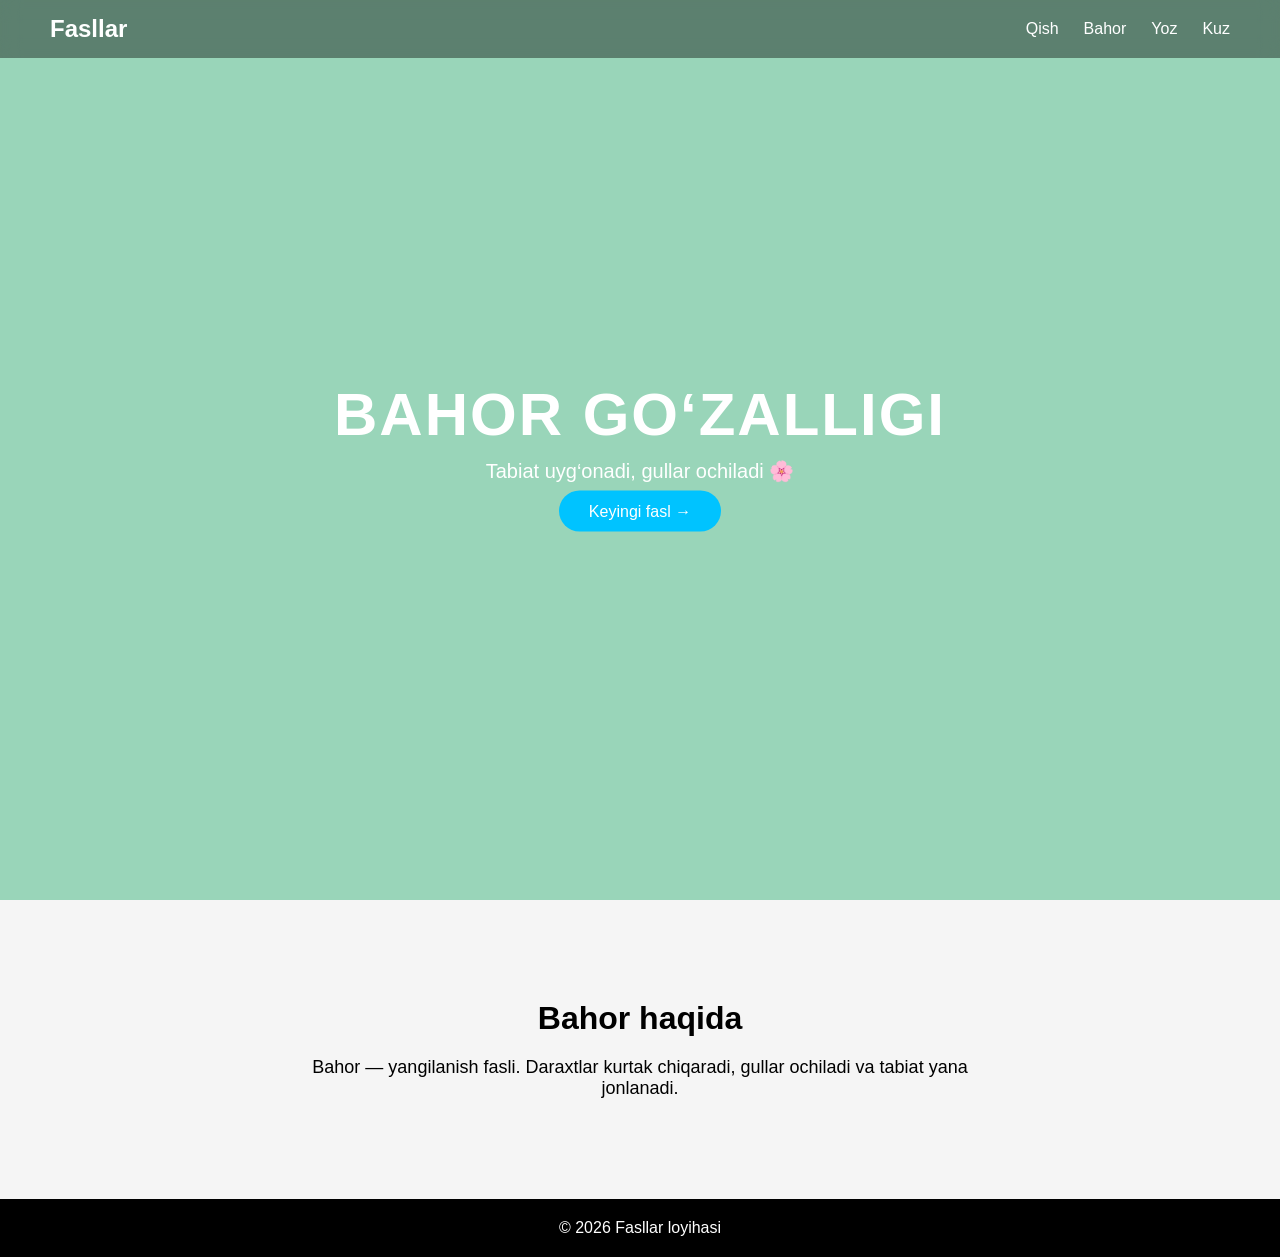
==== Bahor.html @ 8782da9e "Add season pages" ====
<!DOCTYPE html>
<html lang="uz">
<head>
    <meta charset="UTF-8">
    <title>Bahor</title>
    <link rel="stylesheet" href="Bahor.css">
</head>
<body>
    <!-- NAV -->
    <nav>
        <div class="logo">Fasllar</div>
        <ul>
            <li><a href="Qish.html">Qish</a></li>
            <li><a href="Bahor.html">Bahor</a></li>
            <li><a href="Yoz.html">Yoz</a></li>
            <li><a href="Kuz.html">Kuz</a></li>
        </ul>
    </nav>

    <!-- HERO -->
    <main class="hero">

        <video autoplay muted loop class="bg-video">
            <source src="/video/spring.mp4" type="video/mp4">
        </video>

        <div class="overlay spring-overlay"></div>

        <div class="content">
            <h1>BAHOR GO‘ZALLIGI</h1>
            <p>Tabiat uyg‘onadi, gullar ochiladi 🌸</p>
            <a href="Yoz.html" class="btn">Keyingi fasl →</a>
        </div>

    </main>

    <!-- SECTION -->
    <section class="info">
        <h2>Bahor haqida</h2>
        <p>
            Bahor — yangilanish fasli. Daraxtlar kurtak chiqaradi,
            gullar ochiladi va tabiat yana jonlanadi.
        </p>
    </section>

    <!-- FOOTER -->
    <footer>
        <p>© 2026 Fasllar loyihasi</p>
    </footer>

</body>
</html>
---- Bahor.css ----
/* RESET */
* {
    margin: 0;
    padding: 0;
    box-sizing: border-box;
    font-family: Arial, sans-serif;
}

/* BODY */
body {
    overflow-x: hidden;
}

/* NAVBAR */
nav {
    position: fixed;
    width: 100%;
    display: flex;
    justify-content: space-between;
    align-items: center;
    padding: 15px 50px;
    background: rgba(0,0,0,0.4);
    backdrop-filter: blur(10px);
    color: white;
    z-index: 1000;
}

.logo {
    font-size: 24px;
    font-weight: bold;
}

nav ul {
    display: flex;
    list-style: none;
}

nav ul li {
    margin-left: 25px;
}

nav ul li a {
    text-decoration: none;
    color: white;
    font-size: 16px;
    transition: 0.3s;
    position: relative;
}

/* underline animation */
nav ul li a::after {
    content: "";
    position: absolute;
    width: 0%;
    height: 2px;
    left: 0;
    bottom: -5px;
    background: #00c3ff;
    transition: 0.3s;
}

nav ul li a:hover::after {
    width: 100%;
}

nav ul li a:hover {
    color: #00c3ff;
}

/* HERO */
.hero {
    height: 100vh;
    position: relative;
}

/* VIDEO */
.bg-video {
    position: absolute;
    width: 100%;
    height: 100%;
    object-fit: cover;
}

/* OVERLAY GENERAL */
.overlay {
    position: absolute;
    width: 100%;
    height: 100%;
}

/* FASL RANGLARI */
.winter-overlay {
    background: rgba(0, 100, 200, 0.4);
}

.spring-overlay {
    background: rgba(0, 150, 80, 0.4);
}

.summer-overlay {
    background: rgba(255, 150, 0, 0.4);
}

.autumn-overlay {
    background: rgba(200, 100, 0, 0.4);
}

/* CONTENT */
.content {
    position: relative;
    color: white;
    text-align: center;
    top: 50%;
    transform: translateY(-50%);
    animation: fadeIn 2s ease;
}

.content h1 {
    font-size: 60px;
    margin-bottom: 10px;
    letter-spacing: 2px;
}

.content p {
    font-size: 20px;
    margin-bottom: 20px;
}

/* BUTTON */
.btn {
    padding: 12px 30px;
    background: #00c3ff;
    color: white;
    text-decoration: none;
    border-radius: 25px;
    transition: 0.3s;
}

.btn:hover {
    background: #0099cc;
    transform: scale(1.1);
}

/* SECTION */
.info {
    padding: 100px 50px;
    text-align: center;
    background: #f5f5f5;
}

.info h2 {
    font-size: 32px;
    margin-bottom: 20px;
}

.info p {
    font-size: 18px;
    max-width: 700px;
    margin: auto;
}

/* FOOTER */
footer {
    background: black;
    color: white;
    text-align: center;
    padding: 20px;
}

/* ANIMATION */
@keyframes fadeIn {
    from {
        opacity: 0;
        transform: translateY(-40%);
    }
    to {
        opacity: 1;
        transform: translateY(-50%);
    }
}

/* 🌸 GULLAR (BAHOR) */
.flower {
    position: absolute;
    top: -50px;
    font-size: 20px;
    animation: fall 10s linear infinite;
}

/* ❄️ QOR (QISH) */
.snow {
    position: absolute;
    top: -50px;
    color: white;
    font-size: 14px;
    animation: fall 12s linear infinite;
}

/* 🍂 BARG (KUZ) */
.leaf {
    position: absolute;
    top: -50px;
    font-size: 18px;
    animation: fall 8s linear infinite;
}

/* UNIVERSAL FALL */
@keyframes fall {
    to {
        transform: translateY(110vh);
    }
}

/* RESPONSIVE */
@media (max-width: 768px) {

    nav {
        padding: 10px 20px;
    }

    .content h1 {
        font-size: 35px;
    }

    .content p {
        font-size: 16px;
    }

    nav ul li {
        margin-left: 15px;
    }

}
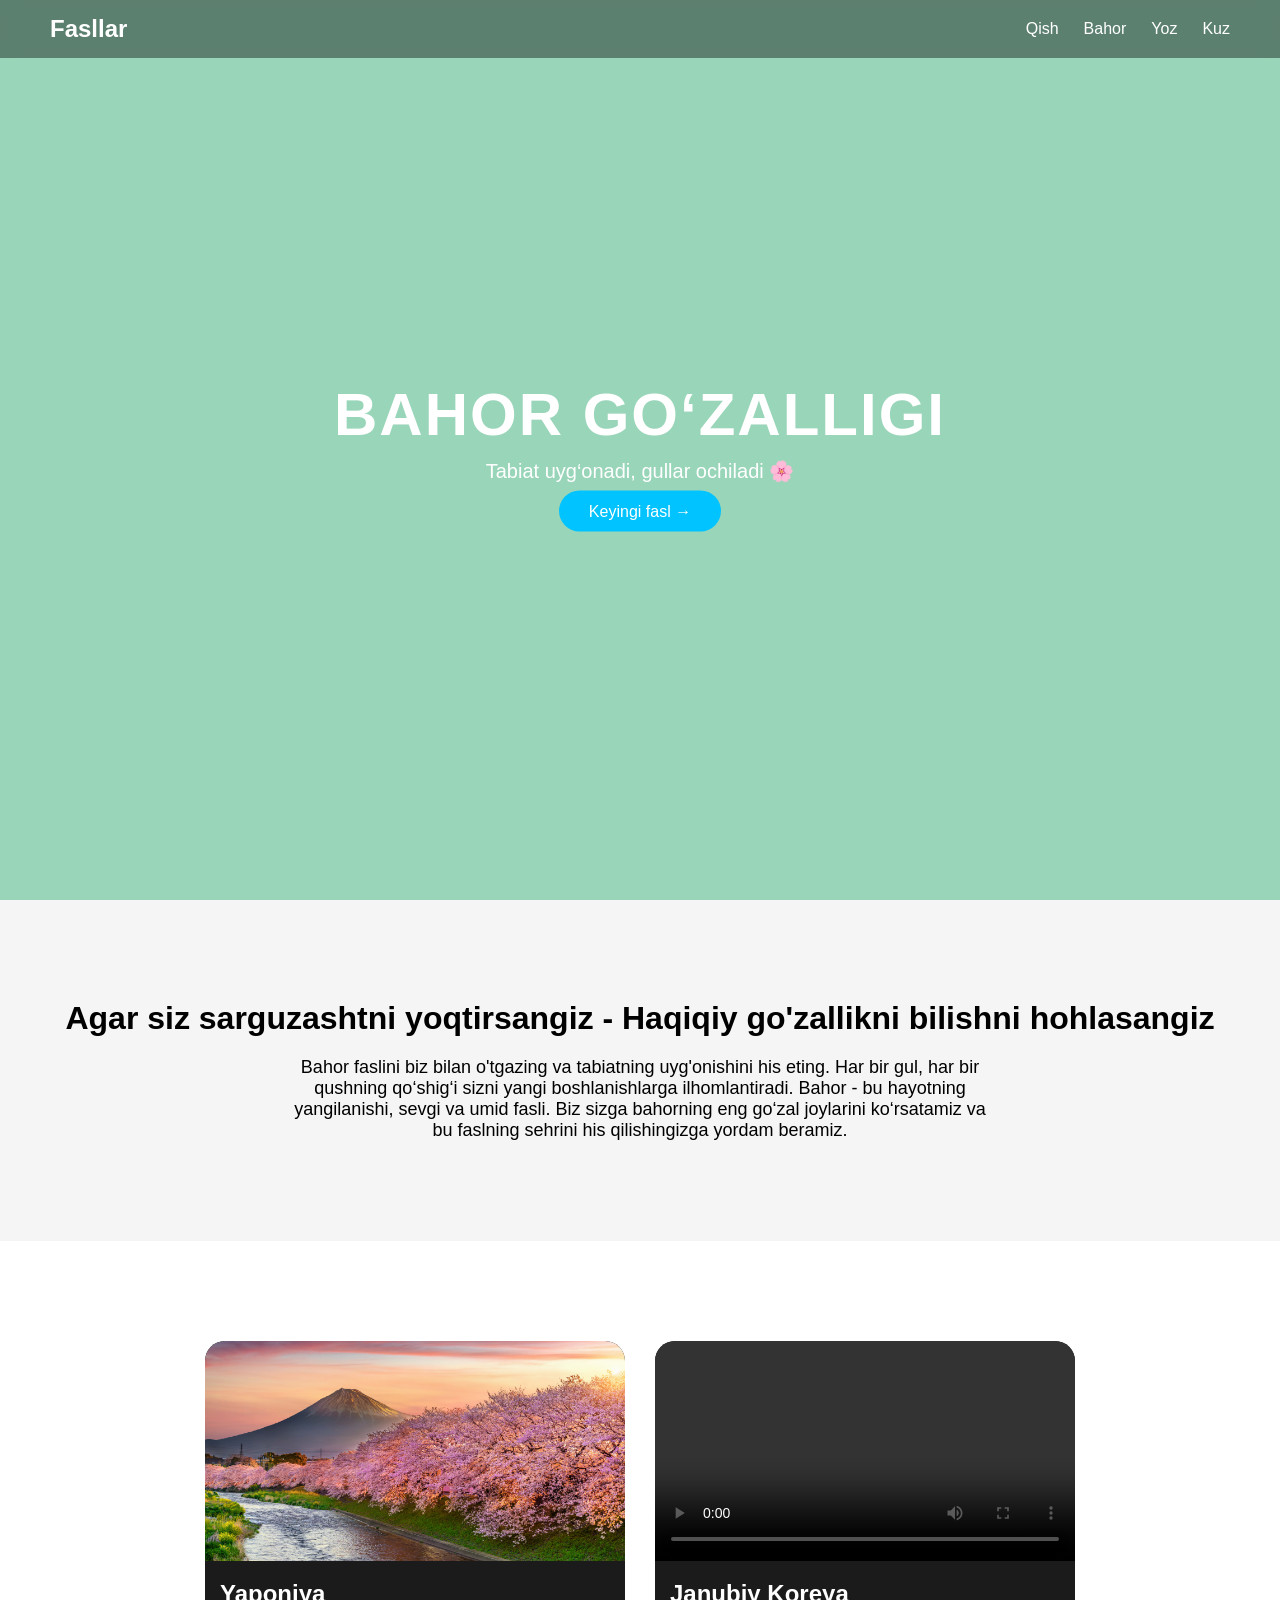
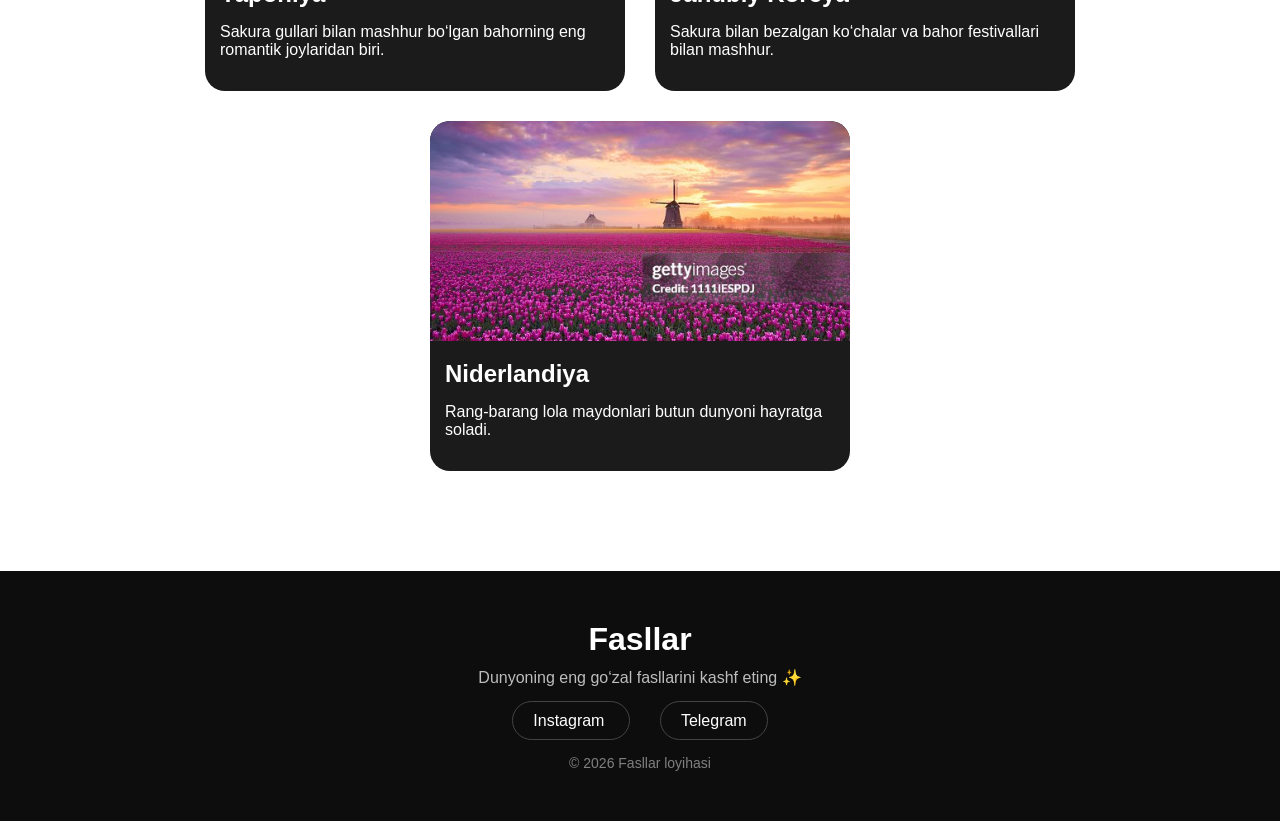
==== commit cc8f8700: "Added seasonal redesign and travel sections" ====
--- a/Bahor.html
+++ b/Bahor.html
@@ -36,16 +36,80 @@
 
     <!-- SECTION -->
     <section class="info">
-        <h2>Bahor haqida</h2>
+        <h2>Agar siz sarguzashtni yoqtirsangiz - Haqiqiy go'zallikni bilishni hohlasangiz</h2>
         <p>
-            Bahor — yangilanish fasli. Daraxtlar kurtak chiqaradi,
-            gullar ochiladi va tabiat yana jonlanadi.
+            Bahor faslini biz bilan o'tgazing va tabiatning uyg'onishini his eting.
+             Har bir gul, har bir qushning qo‘shig‘i sizni yangi boshlanishlarga ilhomlantiradi. 
+             Bahor - bu hayotning yangilanishi, sevgi va umid fasli. 
+             Biz sizga bahorning eng go‘zal joylarini ko‘rsatamiz va bu faslning sehrini his qilishingizga yordam beramiz.
         </p>
     </section>
 
+    <section id="places" class="places">
+
+    <div class="card">
+        <img src="/img/yaponiya.jpg" alt="Yaponiya">
+
+        <h2>Yaponiya</h2>
+
+        <p>
+            Sakura gullari bilan mashhur bo‘lgan
+            bahorning eng romantik joylaridan biri.
+        </p>
+    </div> 
+
+    <div class="card">
+        <video controls>
+            <source src="/video/koreya.mp4" type="video/mp4">
+        </video>
+
+        <h2>Janubiy Koreya</h2>
+
+        <p>
+            Sakura bilan bezalgan ko‘chalar
+            va bahor festivallari bilan mashhur.
+        </p>
+    </div>
+    
+    <div class="card">
+        <img src="/img/niderlandiya.jpg" alt="Niderlandiya">
+
+        <h2>Niderlandiya</h2>
+
+        <p>
+            Rang-barang lola maydonlari
+            butun dunyoni hayratga soladi.
+        </p>
+    </div>
+
+    </section>
+
     <!-- FOOTER -->
-    <footer>
-        <p>© 2026 Fasllar loyihasi</p>
+      <!-- FOOTER -->
+  <footer>
+
+        <h2>Fasllar</h2>
+
+        <p>
+            Dunyoning eng go‘zal fasllarini kashf eting ✨
+        </p>
+
+        <div class="socials">
+
+            <a href="#">
+                Instagram
+            </a>
+
+            <a href="#">
+                Telegram
+            </a>
+
+        </div>
+
+        <p class="copy">
+            © 2026 Fasllar loyihasi
+        </p>
+
     </footer>
 
 </body>
--- a/Bahor.css
+++ b/Bahor.css
@@ -161,10 +161,49 @@
 
 /* FOOTER */
 footer {
-    background: black;
+    background: #0d0d0d;
     color: white;
     text-align: center;
-    padding: 20px;
+    padding: 50px 20px;
+}
+
+footer h2 {
+    font-size: 32px;
+    margin-bottom: 10px;
+}
+
+footer p {
+    color: #bdbdbd;
+}
+
+/* SOCIAL LINKS */
+.socials {
+    margin-top: 25px;
+    margin-bottom: 25px;
+}
+
+.socials a {
+    text-decoration: none;
+    color: white;
+    margin: 0 15px;
+    padding: 10px 20px;
+    border: 1px solid #444;
+    border-radius: 30px;
+    transition: 0.3s;
+}
+
+/* HOVER */
+.socials a:hover {
+    background: #00c3ff;
+    border-color: #00c3ff;
+    transform: translateY(-5px);
+}
+
+/* COPYRIGHT */
+.copy {
+    margin-top: 20px;
+    font-size: 14px;
+    color: gray;
 }
 
 /* ANIMATION */
@@ -230,4 +269,48 @@
         margin-left: 15px;
     }
 
+}
+
+
+.places {
+    padding: 100px 50px;
+    background: white;
+    display: flex;
+    gap: 30px;
+    justify-content: center;
+    flex-wrap: wrap;
+}
+
+.card {
+    width: 420px;
+    height: 350px;
+    background: #1b1b1b;
+    border-radius: 20px;
+    overflow: hidden;
+    color: white;
+    transition: 0.4s;
+}
+
+.card img {
+    width: 100%;
+    height: 220px;
+    object-fit: cover;
+}
+
+.card:hover {
+    transform: translateY(-10px);
+}
+
+.card video {
+    width: 100%;
+    height: 220px;
+    object-fit: cover;
+}
+
+.card h2 {
+    padding: 15px;
+}
+
+.card p {
+    padding: 0 15px 20px;
 }
